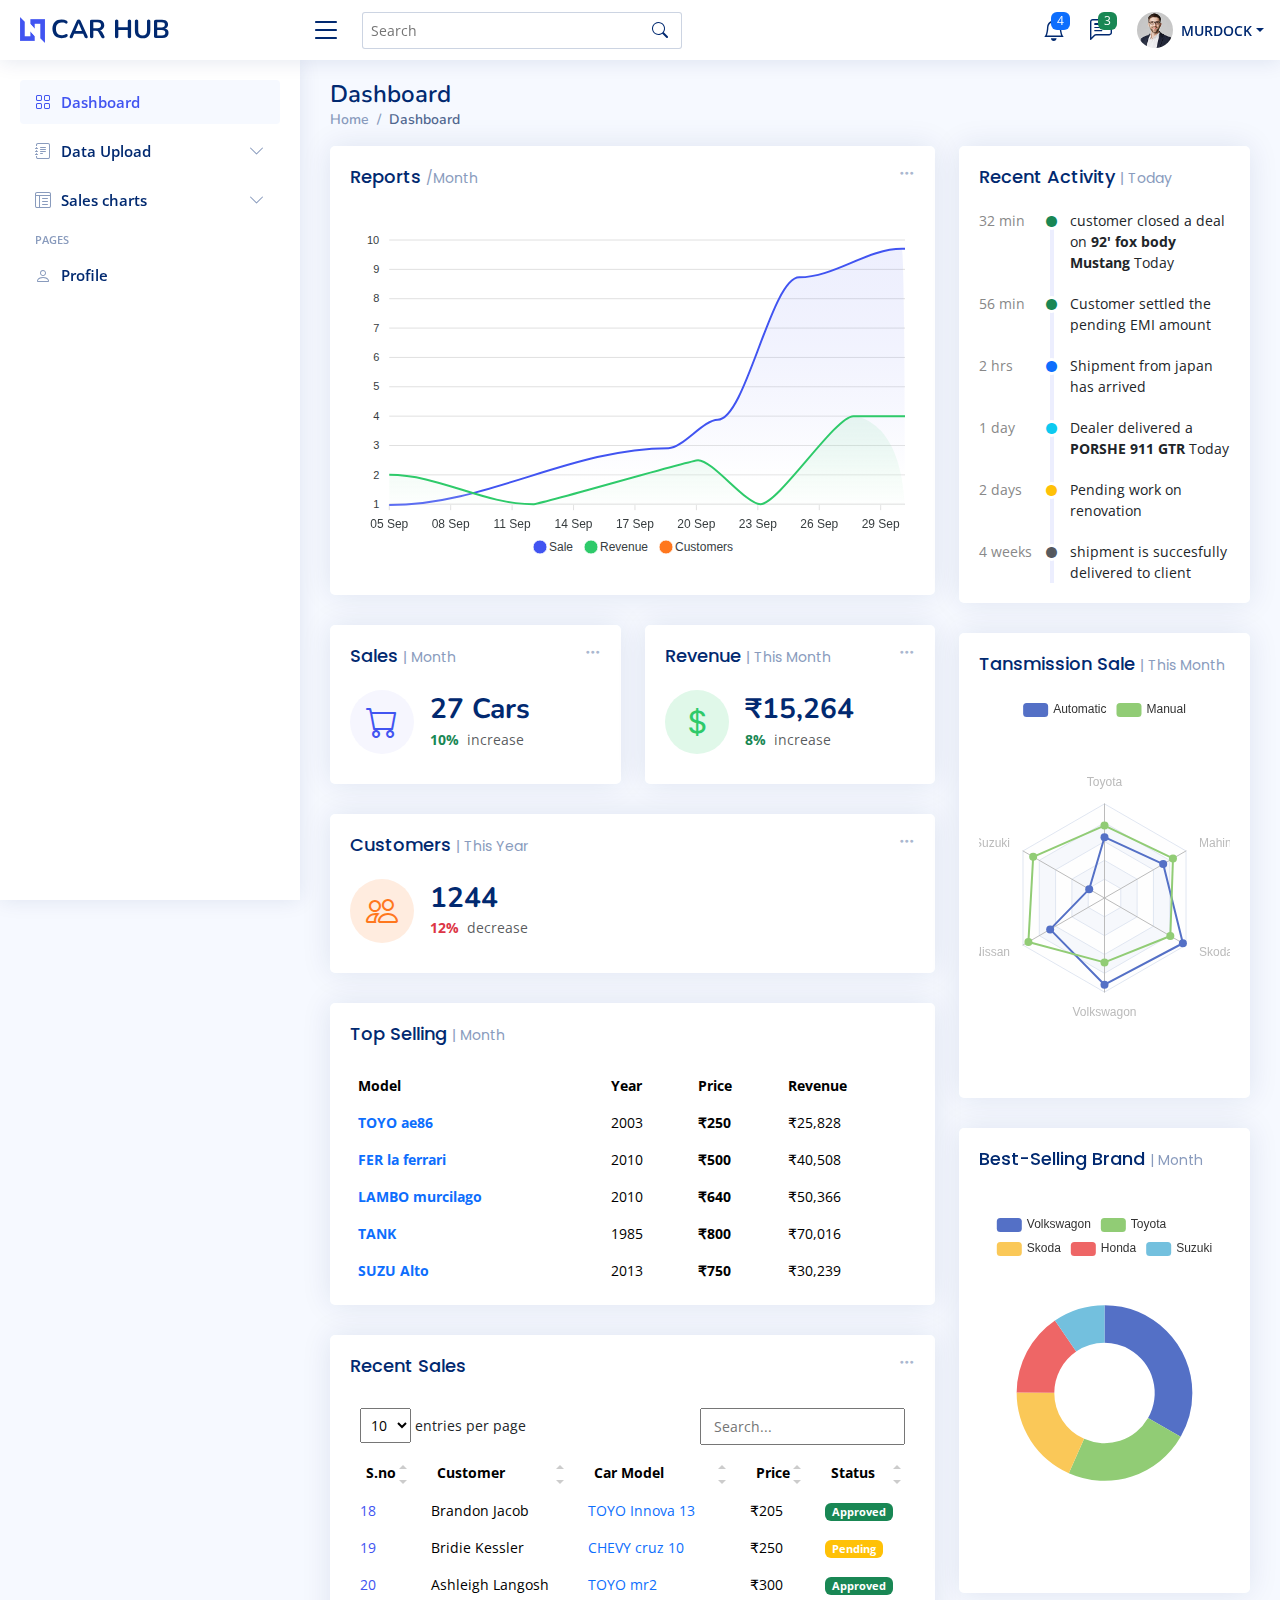
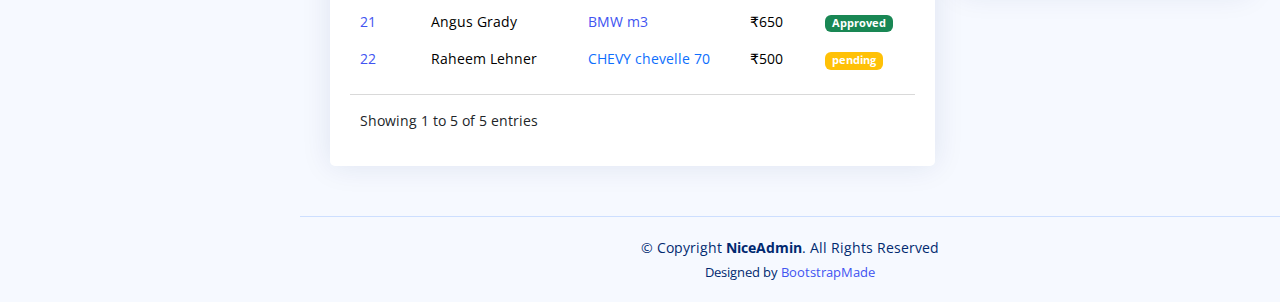
==== index.html @ 54f1b1e0 "first commit" ====
<!DOCTYPE html>
<html lang="en">

<head>
  <meta charset="utf-8">
  <meta content="width=device-width, initial-scale=1.0" name="viewport">

  <title>Dashboard - NiceAdmin Bootstrap Template</title>
  <meta content="" name="description">
  <meta content="" name="keywords">

  <!-- Favicons -->
  <link href="assets/img/logo.png" rel="icon">
  <link href="assets/img/apple-touch-icon.png" rel="apple-touch-icon">

  <!-- Google Fonts -->
  <link href="https://fonts.gstatic.com" rel="preconnect">
  <link href="https://fonts.googleapis.com/css?family=Open+Sans:300,300i,400,400i,600,600i,700,700i|Nunito:300,300i,400,400i,600,600i,700,700i|Poppins:300,300i,400,400i,500,500i,600,600i,700,700i" rel="stylesheet">

  <!-- Vendor CSS Files -->
  <link href="assets/vendor/bootstrap/css/bootstrap.min.css" rel="stylesheet">
  <link href="assets/vendor/bootstrap-icons/bootstrap-icons.css" rel="stylesheet">
  <link href="assets/vendor/boxicons/css/boxicons.min.css" rel="stylesheet">
  <link href="assets/vendor/quill/quill.snow.css" rel="stylesheet">
  <link href="assets/vendor/quill/quill.bubble.css" rel="stylesheet">
  <link href="assets/vendor/remixicon/remixicon.css" rel="stylesheet">
  <link href="assets/vendor/simple-datatables/style.css" rel="stylesheet">

  <!-- Template Main CSS File -->
  <link href="assets/css/style.css" rel="stylesheet">

  <!-- =======================================================
  * Template Name: NiceAdmin
  * Template URL: https://bootstrapmade.com/nice-admin-bootstrap-admin-html-template/
  * Updated: Apr 20 2024 with Bootstrap v5.3.3
  * Author: BootstrapMade.com
  * License: https://bootstrapmade.com/license/
  ======================================================== -->
</head>

<body>

  <!-- ======= Header ======= -->
  <header id="header" class="header fixed-top d-flex align-items-center">

    <div class="d-flex align-items-center justify-content-between">
      <a href="index.html" class="logo d-flex align-items-center">
        <img src="assets/img/logo.png" alt="">
        <span class="d-none d-lg-block">CAR HUB</span>
      </a>
      <i class="bi bi-list toggle-sidebar-btn"></i>
    </div><!-- End Logo -->

    <div class="search-bar">
      <form class="search-form d-flex align-items-center" method="POST" action="#">
        <input type="text" name="query" placeholder="Search" title="Enter search keyword">
        <button type="submit" title="Search"><i class="bi bi-search"></i></button>
      </form>
    </div><!-- End Search Bar -->

    <nav class="header-nav ms-auto">
      <ul class="d-flex align-items-center">

        <li class="nav-item d-block d-lg-none">
          <a class="nav-link nav-icon search-bar-toggle " href="#">
            <i class="bi bi-search"></i>
          </a>
        </li><!-- End Search Icon-->

        <li class="nav-item dropdown">

          <a class="nav-link nav-icon" href="#" data-bs-toggle="dropdown">
            <i class="bi bi-bell"></i>
            <span class="badge bg-primary badge-number">4</span>
          </a><!-- End Notification Icon -->

          <ul class="dropdown-menu dropdown-menu-end dropdown-menu-arrow notifications">
            <li class="dropdown-header">
              You have 4 new notifications
              <a href="#"><span class="badge rounded-pill bg-primary p-2 ms-2">View all</span></a>
            </li>
            <li>
              <hr class="dropdown-divider">
            </li>

            <li class="notification-item">
              <i class="bi bi-exclamation-circle text-warning"></i>
              <div>
                <h4>customer reached store</h4>
                <p>Quae dolorem earum veritatis oditseno</p>
                <p>30 min. ago</p>
              </div>
            </li>

            <li>
              <hr class="dropdown-divider">
            </li>

            <li class="notification-item">
              <i class="bi bi-check-circle text-success"></i>
              <div>
                <h4>Car Delivered</h4>
                <p>Quae dolorem earum veritatis oditseno</p>
                <p>1 hr. ago</p>
              </div>
            </li>

            <li>
              <hr class="dropdown-divider">
            </li>

            <li class="notification-item">
              <i class="bi bi-check-circle text-success"></i>
              <div>
                <h4>Car Delivered</h4>
                <p>Quae dolorem earum veritatis oditseno</p>
                <p>2 hrs. ago</p>
              </div>
            </li>

            <li>
              <hr class="dropdown-divider">
            </li>

            <li class="notification-item">
              <i class="bi bi-check-circle text-success"></i>
              <div>
                <h4>Car Delivered</h4>
                <p>Quae dolorem earum veritatis oditseno</p>
                <p>4 hrs. ago</p>
              </div>
            </li>

            <li>
              <hr class="dropdown-divider">
            </li>
            <li class="dropdown-footer">
              <a href="#">Show all notifications</a>
            </li>

          </ul><!-- End Notification Dropdown Items -->

        </li><!-- End Notification Nav -->

        <li class="nav-item dropdown">

          <a class="nav-link nav-icon" href="#" data-bs-toggle="dropdown">
            <i class="bi bi-chat-left-text"></i>
            <span class="badge bg-success badge-number">3</span>
          </a><!-- End Messages Icon -->

          <ul class="dropdown-menu dropdown-menu-end dropdown-menu-arrow messages">
            <li class="dropdown-header">
              You have 3 new messages
              <a href="#"><span class="badge rounded-pill bg-primary p-2 ms-2">View all</span></a>
            </li>
            <li>
              <hr class="dropdown-divider">
            </li>

            <li class="message-item">
              <a href="#">
                <img src="assets/img/messages-1.jpg" alt="" class="rounded-circle">
                <div>
                  <h4>Maria Hudson</h4>
                  <p>Velit asperiores et ducimus soluta repudiandae labore officia est ut...</p>
                  <p>4 hrs. ago</p>
                </div>
              </a>
            </li>
            <li>
              <hr class="dropdown-divider">
            </li>

            <li class="message-item">
              <a href="#">
                <img src="assets/img/messages-2.jpg" alt="" class="rounded-circle">
                <div>
                  <h4>Anna Nelson</h4>
                  <p>Velit asperiores et ducimus soluta repudiandae labore officia est ut...</p>
                  <p>6 hrs. ago</p>
                </div>
              </a>
            </li>
            <li>
              <hr class="dropdown-divider">
            </li>

            <li class="message-item">
              <a href="#">
                <img src="assets/img/messages-3.jpg" alt="" class="rounded-circle">
                <div>
                  <h4>David Muldon</h4>
                  <p>Velit asperiores et ducimus soluta repudiandae labore officia est ut...</p>
                  <p>8 hrs. ago</p>
                </div>
              </a>
            </li>
            <li>
              <hr class="dropdown-divider">
            </li>

            <li class="dropdown-footer">
              <a href="#">Show all messages</a>
            </li>

          </ul><!-- End Messages Dropdown Items -->

        </li><!-- End Messages Nav -->

        <li class="nav-item dropdown pe-3">

          <a class="nav-link nav-profile d-flex align-items-center pe-0" href="#" data-bs-toggle="dropdown">
            <img src="assets/img/profile-img.jpg" alt="Profile" class="rounded-circle">
            <span class="d-none d-md-block dropdown-toggle ps-2">MURDOCK</span>
          </a><!-- End Profile Iamge Icon -->

          <ul class="dropdown-menu dropdown-menu-end dropdown-menu-arrow profile">
            <li class="dropdown-header">
              <h6>Murdock</h6>
              <span>C.HUB MD</span>
            </li>
            <li>
              <hr class="dropdown-divider">
            </li>

            <li>
              <a class="dropdown-item d-flex align-items-center" href="users-profile.html">
                <i class="bi bi-person"></i>
                <span>My Profile</span>
              </a>
            </li>
            <li>
              <hr class="dropdown-divider">
            </li>

            <li>
              <a class="dropdown-item d-flex align-items-center" href="users-profile.html">
                <i class="bi bi-gear"></i>
                <span>Account Settings</span>
              </a>
            </li>
            <li>
              <hr class="dropdown-divider">
            </li>

            <li>
              <a class="dropdown-item d-flex align-items-center" href="pages-faq.html">
                <i class="bi bi-question-circle"></i>
                <span>Need Help?</span>
              </a>
            </li>
            <li>
              <hr class="dropdown-divider">
            </li>

            <li>
              <a class="dropdown-item d-flex align-items-center" href="#">
                <i class="bi bi-box-arrow-right"></i>
                <span>Sign Out</span>
              </a>
            </li>

          </ul><!-- End Profile Dropdown Items -->
        </li><!-- End Profile Nav -->

      </ul>
    </nav><!-- End Icons Navigation -->

  </header><!-- End Header -->

  <!-- ======= Sidebar ======= -->
  <aside id="sidebar" class="sidebar">

    <ul class="sidebar-nav" id="sidebar-nav">

      <li class="nav-item">
        <a class="nav-link " href="index.html">
          <i class="bi bi-grid"></i>
          <span>Dashboard</span>
        </a>
      </li><!-- End Dashboard Nav -->
<!-- 
      <li class="nav-item">
        <a class="nav-link collapsed" data-bs-target="#components-nav" data-bs-toggle="collapse" href="#">
          <i class="bi bi-menu-button-wide"></i><span>Components</span><i class="bi bi-chevron-down ms-auto"></i>
        </a>
        <ul id="components-nav" class="nav-content collapse " data-bs-parent="#sidebar-nav">
          <li>
            <a href="components-alerts.html">
              <i class="bi bi-circle"></i><span>Alerts</span>
            </a>
          </li>
          <li>
            <a href="components-accordion.html">
              <i class="bi bi-circle"></i><span>Accordion</span>
            </a>
          </li>
          <li>
            <a href="components-badges.html">
              <i class="bi bi-circle"></i><span>Badges</span>
            </a>
          </li>
          <li>
            <a href="components-breadcrumbs.html">
              <i class="bi bi-circle"></i><span>Breadcrumbs</span>
            </a>
          </li>
          <li>
            <a href="components-buttons.html">
              <i class="bi bi-circle"></i><span>Buttons</span>
            </a>
          </li>
          <li>
            <a href="components-cards.html">
              <i class="bi bi-circle"></i><span>Cards</span>
            </a>
          </li>
          <li>
            <a href="components-carousel.html">
              <i class="bi bi-circle"></i><span>Carousel</span>
            </a>
          </li>
          <li>
            <a href="components-list-group.html">
              <i class="bi bi-circle"></i><span>List group</span>
            </a>
          </li>
          <li>
            <a href="components-modal.html">
              <i class="bi bi-circle"></i><span>Modal</span>
            </a>
          </li>
          <li>
            <a href="components-tabs.html">
              <i class="bi bi-circle"></i><span>Tabs</span>
            </a>
          </li>
          <li>
            <a href="components-pagination.html">
              <i class="bi bi-circle"></i><span>Pagination</span>
            </a>
          </li>
          <li>
            <a href="components-progress.html">
              <i class="bi bi-circle"></i><span>Progress</span>
            </a>
          </li>
          <li>
            <a href="components-spinners.html">
              <i class="bi bi-circle"></i><span>Spinners</span>
            </a>
          </li>
          <li>
            <a href="components-tooltips.html">
              <i class="bi bi-circle"></i><span>Tooltips</span>
            </a>
          </li>
        </ul>
      </li> -->
      <!-- End Components Nav -->

      <li class="nav-item">
        <a class="nav-link collapsed" data-bs-target="#forms-nav" data-bs-toggle="collapse" href="#">
          <i class="bi bi-journal-text"></i><span>Data Upload</span><i class="bi bi-chevron-down ms-auto"></i>
        </a>
        <ul id="forms-nav" class="nav-content collapse " data-bs-parent="#sidebar-nav">
          <li>
            <a href="forms-elements.html">
              <i class="bi bi-circle"></i><span>vehicle entry</span>
            </a>
          </li>
          <!-- <li>
            <a href="forms-layouts.html">
              <i class="bi bi-circle"></i><span>Form Layouts</span>
            </a>
          </li>
          <li>
            <a href="forms-editors.html">
              <i class="bi bi-circle"></i><span>Form Editors</span>
            </a>
          </li>
          <li>
            <a href="forms-validation.html">
              <i class="bi bi-circle"></i><span>Form Validation</span>
            </a>
          </li> -->
        </ul>
      </li><!-- End Forms Nav -->

      <li class="nav-item">
        <a class="nav-link collapsed" data-bs-target="#tables-nav" data-bs-toggle="collapse" href="#">
          <i class="bi bi-layout-text-window-reverse"></i><span>Sales charts</span><i class="bi bi-chevron-down ms-auto"></i>
        </a>
        <ul id="tables-nav" class="nav-content collapse " data-bs-parent="#sidebar-nav">
          <li>
            <a href="tables-general.html">
              <i class="bi bi-circle"></i><span>Sales details</span>
            </a>
          </li>
          <li>
            <a href="tables-data.html">
              <i class="bi bi-circle"></i><span>vehicle details</span>
            </a>
          </li>
        </ul>
      </li><!-- End Tables Nav -->

      <!-- <li class="nav-item">
        <a class="nav-link collapsed" data-bs-target="#charts-nav" data-bs-toggle="collapse" href="#">
          <i class="bi bi-bar-chart"></i><span>Stonks Charts</span><i class="bi bi-chevron-down ms-auto"></i>
        </a>
        <ul id="charts-nav" class="nav-content collapse " data-bs-parent="#sidebar-nav">
          <li>
            <a href="charts-chartjs.html">
              <i class="bi bi-circle"></i><span>Sales</span>
            </a>
          </li> -->
          <!-- <li>
            <a href="charts-apexcharts.html">
              <i class="bi bi-circle"></i><span>ApexCharts</span>
            </a>
          </li>
          <li>
            <a href="charts-echarts.html">
              <i class="bi bi-circle"></i><span>ECharts</span>
            </a>
          </li> -->
        <!-- </ul> -->
      <!-- </li> -->
      <!-- End Charts Nav -->

      <!-- <li class="nav-item">
        <a class="nav-link collapsed" data-bs-target="#icons-nav" data-bs-toggle="collapse" href="#">
          <i class="bi bi-gem"></i><span>Icons</span><i class="bi bi-chevron-down ms-auto"></i>
        </a>
        <ul id="icons-nav" class="nav-content collapse " data-bs-parent="#sidebar-nav">
          <li>
            <a href="icons-bootstrap.html">
              <i class="bi bi-circle"></i><span>Bootstrap Icons</span>
            </a>
          </li>
          <li>
            <a href="icons-remix.html">
              <i class="bi bi-circle"></i><span>Remix Icons</span>
            </a>
          </li>
          <li>
            <a href="icons-boxicons.html">
              <i class="bi bi-circle"></i><span>Boxicons</span>
            </a>
          </li>
        </ul> -->
      </li><!-- End Icons Nav -->

      <li class="nav-heading">Pages</li>

      <li class="nav-item">
        <a class="nav-link collapsed" href="users-profile.html">
          <i class="bi bi-person"></i>
          <span>Profile</span>
        </a>
      </li><!-- End Profile Page Nav -->

      <!-- <li class="nav-item">
        <a class="nav-link collapsed" href="pages-faq.html">
          <i class="bi bi-question-circle"></i>
          <span>F.A.Q</span>
        </a> -->
      </li><!-- End F.A.Q Page Nav -->

      <!-- <li class="nav-item">
        <a class="nav-link collapsed" href="pages-contact.html">
          <i class="bi bi-envelope"></i>
          <span>Contact</span>
        </a> -->
      </li><!-- End Contact Page Nav -->

      <!-- <li class="nav-item">
        <a class="nav-link collapsed" href="pages-register.html">
          <i class="bi bi-card-list"></i>
          <span>Register</span>
        </a> -->
      </li><!-- End Register Page Nav -->

      <!-- <li class="nav-item">
        <a class="nav-link collapsed" href="pages-login.html">
          <i class="bi bi-box-arrow-in-right"></i>
          <span>Login</span>
        </a> -->
      </li><!-- End Login Page Nav -->

      <!-- <li class="nav-item">
        <a class="nav-link collapsed" href="pages-error-404.html">
          <i class="bi bi-dash-circle"></i>
          <span>Error 404</span>
        </a> -->
      </li><!-- End Error 404 Page Nav -->

      <!-- <li class="nav-item">
        <a class="nav-link collapsed" href="pages-blank.html">
          <i class="bi bi-file-earmark"></i>
          <span>Blank</span>
        </a> -->
      </li><!-- End Blank Page Nav -->

    </ul>

  </aside>
  <!-- End Sidebar-->

  <main id="main" class="main">

    <div class="pagetitle">
      <h1>Dashboard</h1>
      <nav>
        <ol class="breadcrumb">
          <li class="breadcrumb-item"><a href="index.html">Home</a></li>
          <li class="breadcrumb-item active">Dashboard</li>
        </ol>
      </nav>
    </div><!-- End Page Title -->

    <section class="section dashboard">
      <div class="row">

        <!-- Left side columns -->
        <div class="col-lg-8">
          <div class="row">
            <div class="col-12">
              <div class="card">

                <div class="filter">
                  <a class="icon" href="#" data-bs-toggle="dropdown"><i class="bi bi-three-dots"></i></a>
                  <ul class="dropdown-menu dropdown-menu-end dropdown-menu-arrow">
                    <li class="dropdown-header text-start">
                      <h6>Filter</h6>
                    </li>

                    <li><a class="dropdown-item" href="#">Today</a></li>
                    <li><a class="dropdown-item" href="#">This Month</a></li>
                    <li><a class="dropdown-item" href="#">This Year</a></li>
                  </ul>
                </div>

                <div class="card-body">
                  <h5 class="card-title">Reports <span>/Month</span></h5>

                  <!-- Line Chart -->
                  <div id="reportsChart"></div>

                  <script>
                    document.addEventListener("DOMContentLoaded", () => {
                      new ApexCharts(document.querySelector("#reportsChart"), {
                        series: [{
                          name: 'Sale',
                          data: [1, 3, 4, 9, 10,],
                        }, {
                          name: 'Revenue',
                          data: [4, 2, 5, 2, 8,]
                        }, {
                          name: 'Customers',
                          data: [5, 1, 3, 8, 9]
                        }],
                        chart: {
                          height: 350,
                          type: 'area',
                          toolbar: {
                            show: false
                          },
                        },
                        markers: {
                          size: 4
                        },
                        colors: ['#4154f1', '#2eca6a', '#ff771d'],
                        fill: {
                          type: "gradient",
                          gradient: {
                            shadeIntensity: 1,
                            opacityFrom: 0.3,
                            opacityTo: 0.4,
                            stops: [0, 90, 100]
                          }
                        },
                        dataLabels: {
                          enabled: false
                        },
                        stroke: {
                          curve: 'smooth',
                          width: 2
                        },
                        xaxis: {
                          type: 'datetime',
                          categories: ["2024-09-05T00:00:00.000Z", "2024-09-19T01:30:00.000Z", "2024-09-21T02:30:00.000Z", "2024-09-25T03:30:00.000Z", "2024-09-30T04:30:00.000Z"]
                        },
                        tooltip: {
                          x: {
                            format: 'dd/MM/yy HH:mm'
                          },
                        }
                      }).render();
                    });
                  </script>
                  <!-- End Line Chart -->

                </div>

              </div>
            </div>

            <!-- Sales Card -->
            <div class="col-xxl-4 col-md-6">
              <div class="card info-card sales-card">

                <div class="filter">
                  <a class="icon" href="#" data-bs-toggle="dropdown"><i class="bi bi-three-dots"></i></a>
                  <ul class="dropdown-menu dropdown-menu-end dropdown-menu-arrow">
                    <li class="dropdown-header text-start">
                      <h6>Filter</h6>
                    </li>

                    <li><a class="dropdown-item" href="#">Today</a></li>
                    <li><a class="dropdown-item" href="#">This Month</a></li>
                    <li><a class="dropdown-item" href="#">This Year</a></li>
                  </ul>
                </div>

                <div class="card-body">
                  <h5 class="card-title">Sales <span>| Month</span></h5>

                  <div class="d-flex align-items-center">
                    <div class="card-icon rounded-circle d-flex align-items-center justify-content-center">
                      <i class="bi bi-cart"></i>
                    </div>
                    <div class="ps-3">
                      <h6>27 Cars</h6>
                      <span class="text-success small pt-1 fw-bold">10%</span> <span class="text-muted small pt-2 ps-1">increase</span>

                    </div>
                  </div>
                </div>

              </div>
            </div><!-- End Sales Card -->

            <!-- Revenue Card -->
            <div class="col-xxl-4 col-md-6">
              <div class="card info-card revenue-card">

                <div class="filter">
                  <a class="icon" href="#" data-bs-toggle="dropdown"><i class="bi bi-three-dots"></i></a>
                  <ul class="dropdown-menu dropdown-menu-end dropdown-menu-arrow">
                    <li class="dropdown-header text-start">
                      <h6>Filter</h6>
                    </li>

                    <li><a class="dropdown-item" href="#">Today</a></li>
                    <li><a class="dropdown-item" href="#">This Month</a></li>
                    <li><a class="dropdown-item" href="#">This Year</a></li>
                  </ul>
                </div>

                <div class="card-body">
                  <h5 class="card-title">Revenue <span>| This Month</span></h5>

                  <div class="d-flex align-items-center">
                    <div class="card-icon rounded-circle d-flex align-items-center justify-content-center">
                      <i class="bi bi-currency-dollar"></i>
                    </div>
                    <div class="ps-3">
                      <h6>&#8377;15,264</h6>
                      <span class="text-success small pt-1 fw-bold">8%</span> <span class="text-muted small pt-2 ps-1">increase</span>

                    </div>
                  </div>
                </div>

              </div>
            </div><!-- End Revenue Card -->

            <!-- Customers Card -->
            <div class="col-xxl-4 col-xl-12">

              <div class="card info-card customers-card">

                <div class="filter">
                  <a class="icon" href="#" data-bs-toggle="dropdown"><i class="bi bi-three-dots"></i></a>
                  <ul class="dropdown-menu dropdown-menu-end dropdown-menu-arrow">
                    <li class="dropdown-header text-start">
                      <h6>Filter</h6>
                    </li>

                    <li><a class="dropdown-item" href="#">Today</a></li>
                    <li><a class="dropdown-item" href="#">This Month</a></li>
                    <li><a class="dropdown-item" href="#">This Year</a></li>
                  </ul>
                </div>

                <div class="card-body">
                  <h5 class="card-title">Customers <span>| This Year</span></h5>

                  <div class="d-flex align-items-center">
                    <div class="card-icon rounded-circle d-flex align-items-center justify-content-center">
                      <i class="bi bi-people"></i>
                    </div>
                    <div class="ps-3">
                      <h6>1244</h6>
                      <span class="text-danger small pt-1 fw-bold">12%</span> <span class="text-muted small pt-2 ps-1">decrease</span>

                    </div>
                  </div>

                </div>
              </div>

            </div><!-- End Customers Card -->

            <!-- Reports -->
    <!-- End Reports -->

            <!-- Recent Sales -->
            <div class="col-12">
              <div class="card top-selling overflow-auto">

                <!-- <div class="filter">
                  <a class="icon" href="#" data-bs-toggle="dropdown"><i class="bi bi-three-dots"></i></a>
                  <ul class="dropdown-menu dropdown-menu-end dropdown-menu-arrow">
                    <li class="dropdown-header text-start">
                      <h6>Filter</h6>
                    </li>

                    <li><a class="dropdown-item" href="#">Today</a></li>
                    <li><a class="dropdown-item" href="#">This Month</a></li>
                    <li><a class="dropdown-item" href="#">This Year</a></li>
                  </ul>
                </div> -->

                <div class="card-body pb-0">
                  <h5 class="card-title">Top Selling <span>| Month</span></h5>

                  <table class="table table-borderless">
                    <thead>
                      <tr>
                        <!-- <th scope="col">Preview</th> -->
                        <th scope="col">Model</th>
                        <th scope="col">Year</th>
                        <th scope="col">Price</th>
                        <th scope="col">Revenue</th>
                      </tr>
                    </thead>
                    <tbody>
                      <tr>
                        <!-- <th scope="row"><a href="#"><img src="assets/img/product-1.jpg" alt=""></a></th> -->
                        <td><a href="#" class="text-primary fw-bold">TOYO ae86</a></td>
                        <td>2003</td>
                        <td class="fw-bold">&#8377;250</td>
                        <td>&#8377;25,828</td>
                      </tr>
                      <tr>
                        <!-- <th scope="row"><a href="#"><img src="assets/img/product-2.jpg" alt=""></a></th> -->
                        <td><a href="#" class="text-primary fw-bold">FER la ferrari</a></td>
                        <td>2010</td>
                        <td class="fw-bold">&#8377;500</td>
                        <td>&#8377;40,508</td>
                      </tr>
                      <tr>
                        <!-- <th scope="row"><a href="#"><img src="assets/img/product-3.jpg" alt=""></a></th> -->
                        <td><a href="#" class="text-primary fw-bold">LAMBO murcilago</a></td>
                        <td>2010</td>
                        <td class="fw-bold">&#8377;640</td>
                        <td>&#8377;50,366</td>
                      </tr>
                      <tr>
                        <!-- <th scope="row"><a href="#"><img src="assets/img/product-4.jpg" alt=""></a></th> -->
                        <td><a href="#" class="text-primary fw-bold">TANK</a></td>
                        <td>1985</td>
                        <td class="fw-bold">&#8377;800</td>
                        <td>&#8377;70,016</td>
                      </tr>
                      <tr>
                        <!-- <th scope="row"><a href="#"><img src="assets/img/product-5.jpg" alt=""></a></th> -->
                        <td><a href="#" class="text-primary fw-bold">SUZU Alto</a></td>
                        <td>2013</td>
                        <td class="fw-bold">&#8377;750</td>
                        <td>&#8377;30,239</td>
                      </tr>
                    </tbody>
                  </table>

                </div>

              </div>
            </div>
            <div class="col-12">
              <div class="card recent-sales overflow-auto">

                <div class="filter">
                  <a class="icon" href="#" data-bs-toggle="dropdown"><i class="bi bi-three-dots"></i></a>
                  <ul class="dropdown-menu dropdown-menu-end dropdown-menu-arrow">
                    <li class="dropdown-header text-start">
                      <h6>Filter</h6>
                    </li>

                    <li><a class="dropdown-item" href="#">Today</a></li>
                    <li><a class="dropdown-item" href="#">This Month</a></li>
                    <li><a class="dropdown-item" href="#">This Year</a></li>
                  </ul>
                </div>

                <div class="card-body">
                  <h5 class="card-title">Recent Sales</h5>

                  <table class="table table-borderless datatable">
                    <thead>
                      <tr>
                        <th scope="col">S.no</th>
                        <th scope="col">Customer</th>
                        <th scope="col">Car Model</th>
                        <th scope="col">Price</th>
                        <th scope="col">Status</th>
                      </tr>
                    </thead>
                    <tbody>
                      <tr>
                        <th scope="row"><a href="#">18</a></th>
                        <td>Brandon Jacob</td>
                        <td><a href="#" class="text-primary">TOYO Innova 13</a></td>
                        <td>&#8377;205</td>
                        <td><span class="badge bg-success">Approved</span></td>
                      </tr>
                      <tr>
                        <th scope="row"><a href="#">19</a></th>
                        <td>Bridie Kessler</td>
                        <td><a href="#" class="text-primary">CHEVY cruz 10</a></td>
                        <td>&#8377;250</td>
                        <td><span class="badge bg-warning">Pending</span></td>
                      </tr>
                      <tr>
                        <th scope="row"><a href="#">20</a></th>
                        <td>Ashleigh Langosh</td>
                        <td><a href="#" class="text-primary">TOYO mr2</a></td>
                        <td>&#8377;300</td>
                        <td><span class="badge bg-success">Approved</span></td>
                      </tr>
                      <tr>
                        <th scope="row"><a href="#">21</a></th>
                        <td>Angus Grady</td>
                        <td><a href="#" class="text-primar">BMW m3</a></td>
                        <td>&#8377;650</td>
                        <td><span class="badge bg-success">Approved</span></td>
                      </tr>
                      <tr>
                        <th scope="row"><a href="#">22</a></th>
                        <td>Raheem Lehner</td>
                        <td><a href="#" class="text-primary">CHEVY chevelle 70</a></td>
                        <td>&#8377;500</td>
                        <td><span class="badge bg-warning">pending</span></td>
                      </tr>
                    </tbody>
                  </table>

                </div>

              </div>
            </div><!-- End Recent Sales -->

            <!-- Top Selling -->
           <!-- End Top Selling -->

          </div>
        </div><!-- End Left side columns -->

        <!-- Right side columns -->
        <div class="col-lg-4">

          <!-- Recent Activity -->
          <div class="card">
            <!-- <div class="filter">
              <a class="icon" href="#" data-bs-toggle="dropdown"><i class="bi bi-three-dots"></i></a>
              <ul class="dropdown-menu dropdown-menu-end dropdown-menu-arrow">
                <li class="dropdown-header text-start">
                  <h6>Filter</h6>
                </li>

                <li><a class="dropdown-item" href="#">Today</a></li>
                <li><a class="dropdown-item" href="#">This Month</a></li>
                <li><a class="dropdown-item" href="#">This Year</a></li>
              </ul>
            </div> -->

            <div class="card-body">
              <h5 class="card-title">Recent Activity <span>| Today</span></h5>

              <div class="activity">

                <div class="activity-item d-flex">
                  <div class="activite-label">32 min</div>
                  <i class='bi bi-circle-fill activity-badge text-success align-self-start'></i>
                  <div class="activity-content">
                    customer closed a deal on<a href="#" class="fw-bold text-dark"> 92' fox body Mustang</a> Today
                  </div>
                </div><!-- End activity item-->

                <div class="activity-item d-flex">
                  <div class="activite-label">56 min</div>
                  <i class='bi bi-circle-fill activity-badge text-success align-self-start'></i>
                  <div class="activity-content">
                    Customer settled the pending EMI amount
                  </div>
                </div><!-- End activity item-->

                <div class="activity-item d-flex">
                  <div class="activite-label">2 hrs</div>
                  <i class='bi bi-circle-fill activity-badge text-primary align-self-start'></i>
                  <div class="activity-content">
                    Shipment from japan has arrived
                  </div>
                </div><!-- End activity item-->

                <div class="activity-item d-flex">
                  <div class="activite-label">1 day</div>
                  <i class='bi bi-circle-fill activity-badge text-info align-self-start'></i>
                  <div class="activity-content">
                    Dealer delivered a <a href="#" class="fw-bold text-dark">PORSHE 911 GTR</a> Today
                  </div>
                </div><!-- End activity item-->

                <div class="activity-item d-flex">
                  <div class="activite-label">2 days</div>
                  <i class='bi bi-circle-fill activity-badge text-warning align-self-start'></i>
                  <div class="activity-content">
                    Pending work on renovation
                  </div>
                </div><!-- End activity item-->

                <div class="activity-item d-flex">
                  <div class="activite-label">4 weeks</div>
                  <i class='bi bi-circle-fill activity-badge text-muted align-self-start'></i>
                  <div class="activity-content">
                    shipment is succesfully delivered to client
                  </div>
                </div><!-- End activity item-->

              </div>

            </div>
          </div><!-- End Recent Activity -->

          <!-- Budget Report -->
          <div class="card">
            <!-- <div class="filter">
              <a class="icon" href="#" data-bs-toggle="dropdown"><i class="bi bi-three-dots"></i></a>
              <ul class="dropdown-menu dropdown-menu-end dropdown-menu-arrow">
                <li class="dropdown-header text-start">
                  <h6>Filter</h6>
                </li>

                <li><a class="dropdown-item" href="#">Today</a></li>
                <li><a class="dropdown-item" href="#">This Month</a></li>
                <li><a class="dropdown-item" href="#">This Year</a></li>
              </ul>
            </div> -->

            <div class="card-body pb-0">
              <h5 class="card-title">Tansmission Sale <span>| This Month</span></h5>

              <div id="budgetChart" style="min-height: 400px;" class="echart"></div>

              <script>
                document.addEventListener("DOMContentLoaded", () => {
                  var budgetChart = echarts.init(document.querySelector("#budgetChart")).setOption({
                    legend: {
                      data: ['Automatic', 'Manual']
                    },
                    radar: {
                      // shape: 'circle',
                      indicator: [{
                          name: 'Toyota',
                          max: 6500
                        },
                        {
                          name: 'Suzuki',
                          max: 16000
                        },
                        {
                          name: 'Nissan',
                          max: 30000
                        },
                        {
                          name: 'Volkswagon',
                          max: 38000
                        },
                        {
                          name: 'Skoda',
                          max: 52000
                        },
                        {
                          name: 'Mahindra',
                          max: 25000
                        }
                      ]
                    },
                    series: [{
                      name: 'Budget vs spending',
                      type: 'radar',
                      data: [{
                          value: [4200, 3000, 20000, 35000, 50000, 18000],
                          name: 'Automatic'
                        },
                        {
                          value: [5000, 14000, 28000, 26000, 42000, 21000],
                          name: 'Manual'
                        }
                      ]
                    }]
                  });
                });
              </script>

            </div>
          </div><!-- End Budget Report -->

          <!-- Website Traffic -->
          <div class="card">
            <!-- <div class="filter">
              <a class="icon" href="#" data-bs-toggle="dropdown"><i class="bi bi-three-dots"></i></a>
              <ul class="dropdown-menu dropdown-menu-end dropdown-menu-arrow">
                <li class="dropdown-header text-start">
                  <h6>Filter</h6>
                </li>

                <li><a class="dropdown-item" href="#">Today</a></li>
                <li><a class="dropdown-item" href="#">This Month</a></li>
                <li><a class="dropdown-item" href="#">This Year</a></li>
              </ul>
            </div> -->

            <div class="card-body pb-0">
              <h5 class="card-title">Best-Selling Brand <span>| Month</span></h5>

              <div id="trafficChart" style="min-height: 400px;" class="echart"></div>

              <script>
                document.addEventListener("DOMContentLoaded", () => {
                  echarts.init(document.querySelector("#trafficChart")).setOption({
                    tooltip: {
                      trigger: 'item'
                    },
                    legend: {
                      top: '5%',
                      left: 'center'
                    },
                    series: [{
                      name: 'Access From',
                      type: 'pie',
                      radius: ['40%', '70%'],
                      avoidLabelOverlap: false,
                      label: {
                        show: false,
                        position: 'center'
                      },
                      emphasis: {
                        label: {
                          show: true,
                          fontSize: '18',
                          fontWeight: 'bold'
                        }
                      },
                      labelLine: {
                        show: false
                      },
                      data: [{
                          value: 1048,
                          name: 'Volkswagon'
                        },
                        {
                          value: 735,
                          name: 'Toyota'
                        },
                        {
                          value: 580,
                          name: 'Skoda'
                        },
                        {
                          value: 484,
                          name: 'Honda'
                        },
                        {
                          value: 300,
                          name: 'Suzuki'
                        }
                      ]
                    }]
                  });
                });
              </script>

            </div>
          </div><!-- End Website Traffic -->

          <!-- News & Updates Traffic -->
          <!-- <div class="card">
            <div class="filter">
              <a class="icon" href="#" data-bs-toggle="dropdown"><i class="bi bi-three-dots"></i></a>
              <ul class="dropdown-menu dropdown-menu-end dropdown-menu-arrow">
                <li class="dropdown-header text-start">
                  <h6>Filter</h6>
                </li>

                <li><a class="dropdown-item" href="#">Today</a></li>
                <li><a class="dropdown-item" href="#">This Month</a></li>
                <li><a class="dropdown-item" href="#">This Year</a></li>
              </ul>
            </div>

            <div class="card-body pb-0">
              <h5 class="card-title">News &amp; Updates <span>| Today</span></h5>

              <div class="news">
                <div class="post-item clearfix">
                  <img src="assets/img/news-1.jpg" alt="">
                  <h4><a href="#">Nihil blanditiis at in nihil autem</a></h4>
                  <p>Sit recusandae non aspernatur laboriosam. Quia enim eligendi sed ut harum...</p>
                </div>

                <div class="post-item clearfix">
                  <img src="assets/img/news-2.jpg" alt="">
                  <h4><a href="#">Quidem autem et impedit</a></h4>
                  <p>Illo nemo neque maiores vitae officiis cum eum turos elan dries werona nande...</p>
                </div>

                <div class="post-item clearfix">
                  <img src="assets/img/news-3.jpg" alt="">
                  <h4><a href="#">Id quia et et ut maxime similique occaecati ut</a></h4>
                  <p>Fugiat voluptas vero eaque accusantium eos. Consequuntur sed ipsam et totam...</p>
                </div>

                <div class="post-item clearfix">
                  <img src="assets/img/news-4.jpg" alt="">
                  <h4><a href="#">Laborum corporis quo dara net para</a></h4>
                  <p>Qui enim quia optio. Eligendi aut asperiores enim repellendusvel rerum cuder...</p>
                </div>

                <div class="post-item clearfix">
                  <img src="assets/img/news-5.jpg" alt="">
                  <h4><a href="#">Et dolores corrupti quae illo quod dolor</a></h4>
                  <p>Odit ut eveniet modi reiciendis. Atque cupiditate libero beatae dignissimos eius...</p>
                </div> -->

              </div><!-- End sidebar recent posts-->

            </div>
          </div><!-- End News & Updates -->

        </div><!-- End Right side columns -->

      </div>
    </section>

  </main><!-- End #main -->

  <!-- ======= Footer ======= -->
  <footer id="footer" class="footer">
    <div class="copyright">
      &copy; Copyright <strong><span>NiceAdmin</span></strong>. All Rights Reserved
    </div>
    <div class="credits">
      <!-- All the links in the footer should remain intact. -->
      <!-- You can delete the links only if you purchased the pro version. -->
      <!-- Licensing information: https://bootstrapmade.com/license/ -->
      <!-- Purchase the pro version with working PHP/AJAX contact form: https://bootstrapmade.com/nice-admin-bootstrap-admin-html-template/ -->
      Designed by <a href="https://bootstrapmade.com/">BootstrapMade</a>
    </div>
  </footer><!-- End Footer -->

  <a href="#" class="back-to-top d-flex align-items-center justify-content-center"><i class="bi bi-arrow-up-short"></i></a>

  <!-- Vendor JS Files -->
  <script src="assets/vendor/apexcharts/apexcharts.min.js"></script>
  <script src="assets/vendor/bootstrap/js/bootstrap.bundle.min.js"></script>
  <script src="assets/vendor/chart.js/chart.umd.js"></script>
  <script src="assets/vendor/echarts/echarts.min.js"></script>
  <script src="assets/vendor/quill/quill.js"></script>
  <script src="assets/vendor/simple-datatables/simple-datatables.js"></script>
  <script src="assets/vendor/tinymce/tinymce.min.js"></script>
  <script src="assets/vendor/php-email-form/validate.js"></script>

  <!-- Template Main JS File -->
  <script src="assets/js/main.js"></script>

</body>

</html>
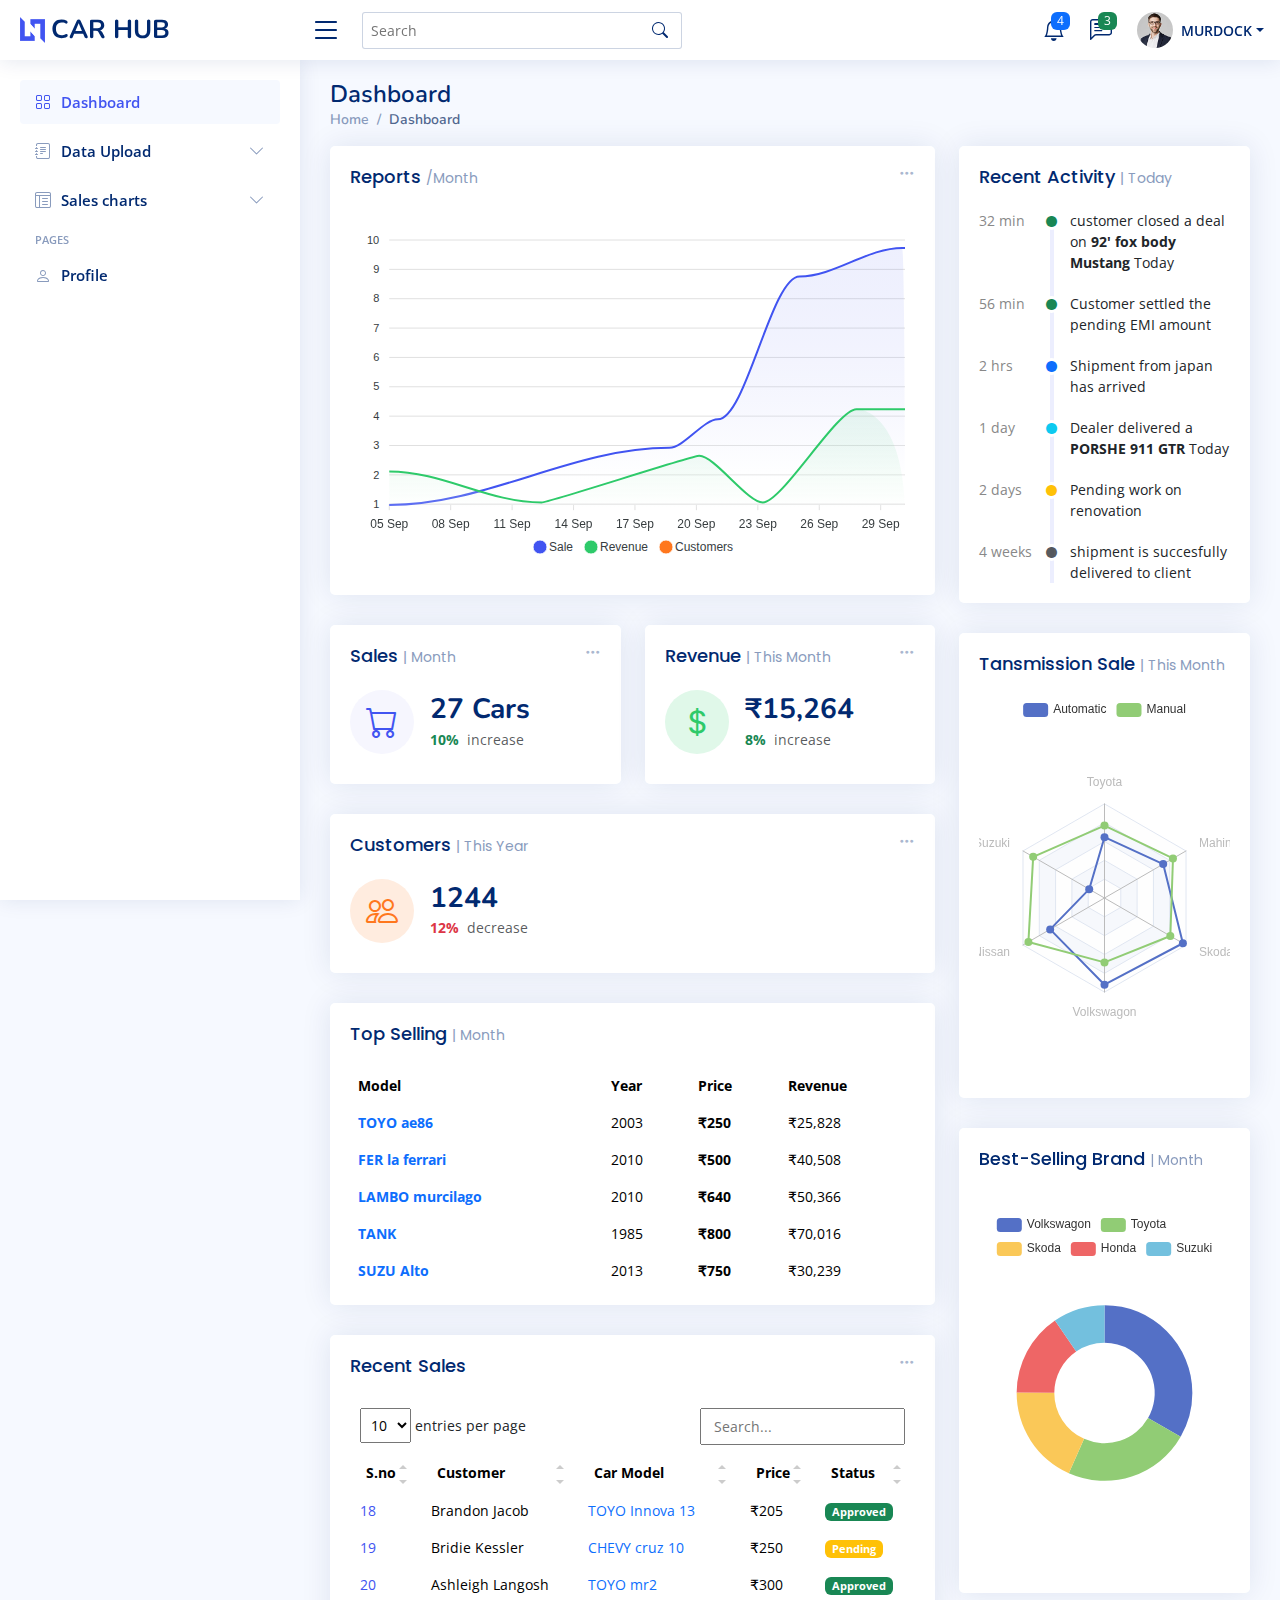
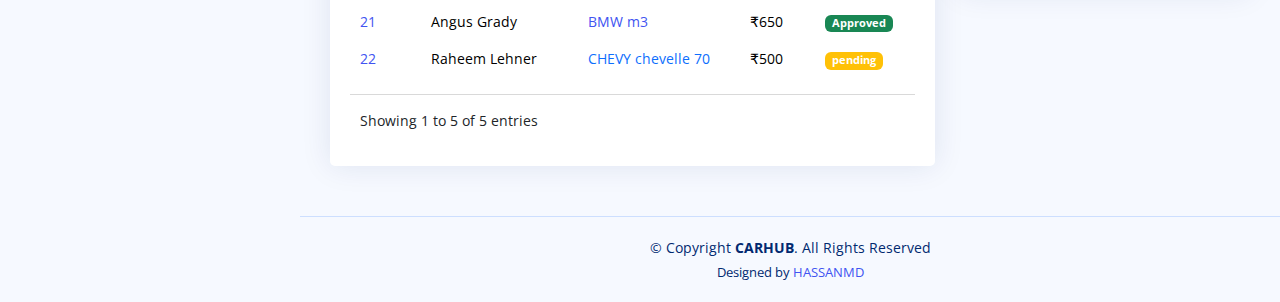
==== commit 9bca19fa: "Update index.html" ====
--- a/index.html
+++ b/index.html
@@ -367,7 +367,7 @@
         <ul id="forms-nav" class="nav-content collapse " data-bs-parent="#sidebar-nav">
           <li>
             <a href="forms-elements.html">
-              <i class="bi bi-circle"></i><span>vehicle entry</span>
+              <i class="bi bi-circle"></i><span>Vehicle entry</span>
             </a>
           </li>
           <!-- <li>
@@ -400,7 +400,7 @@
           </li>
           <li>
             <a href="tables-data.html">
-              <i class="bi bi-circle"></i><span>vehicle details</span>
+              <i class="bi bi-circle"></i><span>Vehicle details</span>
             </a>
           </li>
         </ul>
@@ -1162,14 +1162,14 @@
   <!-- ======= Footer ======= -->
   <footer id="footer" class="footer">
     <div class="copyright">
-      &copy; Copyright <strong><span>NiceAdmin</span></strong>. All Rights Reserved
+      &copy; Copyright <strong><span>CARHUB</span></strong>. All Rights Reserved
     </div>
     <div class="credits">
       <!-- All the links in the footer should remain intact. -->
       <!-- You can delete the links only if you purchased the pro version. -->
       <!-- Licensing information: https://bootstrapmade.com/license/ -->
       <!-- Purchase the pro version with working PHP/AJAX contact form: https://bootstrapmade.com/nice-admin-bootstrap-admin-html-template/ -->
-      Designed by <a href="https://bootstrapmade.com/">BootstrapMade</a>
+      Designed by <a href="https://bootstrapmade.com/">HASSANMD</a>
     </div>
   </footer><!-- End Footer -->
 
@@ -1190,4 +1190,4 @@
 
 </body>
 
-</html>+</html>
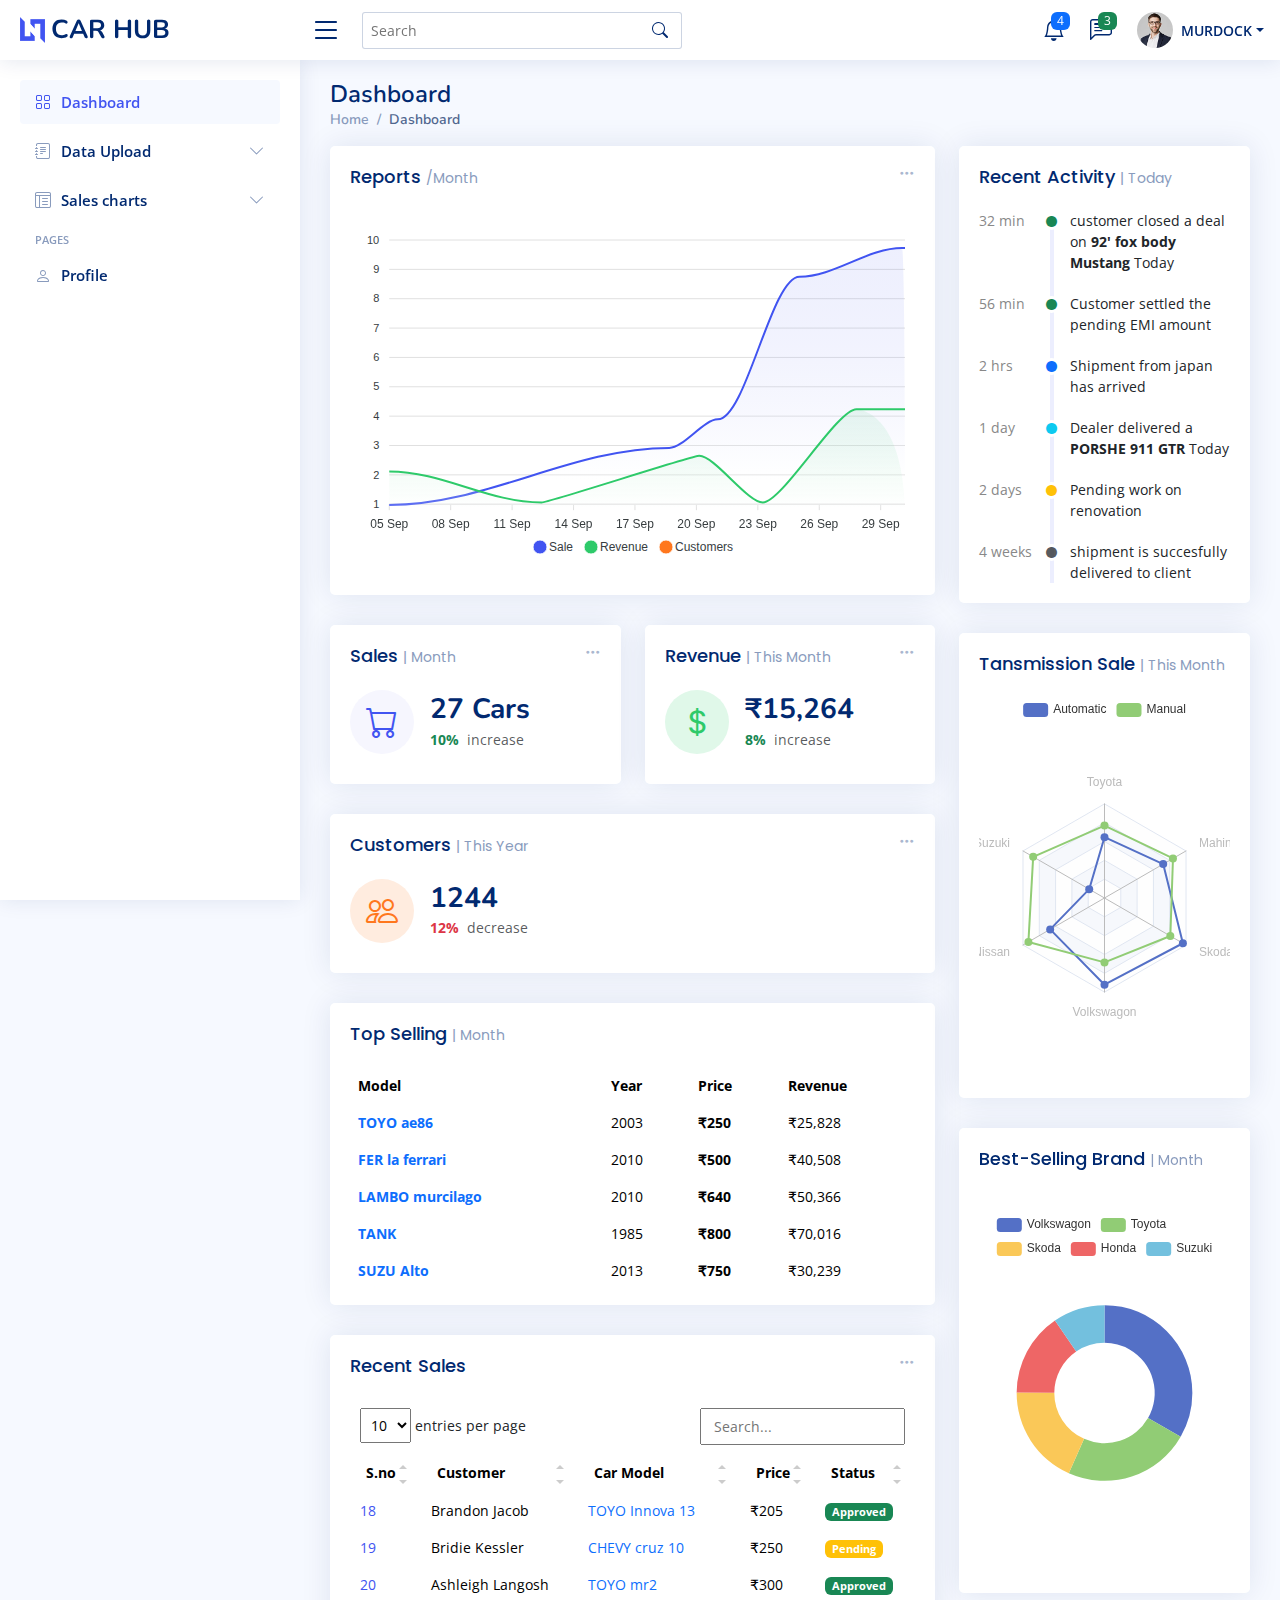
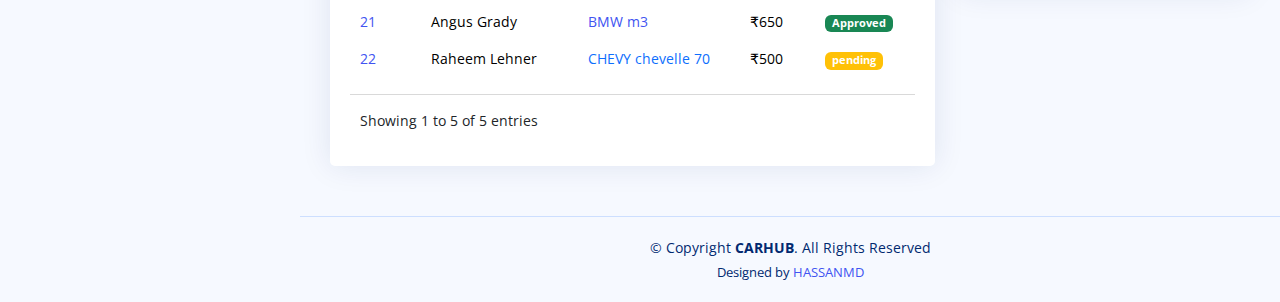
==== commit 776f63dc: "Initial commit" ====
--- a/index.html
+++ b/index.html
@@ -1190,4 +1190,4 @@
 
 </body>
 
-</html>
+</html>--- a/assets/css/style.css
+++ b/assets/css/style.css
@@ -1230,4 +1230,57 @@
   text-align: center;
   font-size: 13px;
   color: #012970;
-}+}
+
+.buttremove{
+  background-color: #ed3c0d;
+  color: white;
+  font-family: sans-serif;
+  font-weight: 100;
+  font-size: 12px;
+  border-radius: 10px;
+  border-color: transparent;
+  padding-top: 2px;
+  padding-bottom: 2px;
+  padding-left: 10px;
+  padding-right: 10px;
+  margin-top: 10px;
+  margin-bottom: 10px;
+}
+
+.my_content{
+  font-family: "Open Sans", sans-serif;
+  font-weight: 100;
+
+}
+#geneatebtn{
+  margin-left: 20px;
+  background-color: #4154f1;
+  font-size: 12px;
+  color: white;
+  border-radius: 10px;
+  border-color: transparent;
+  margin-top: 20px;
+  margin-bottom: 10px;
+  padding: 2px 25px 2px 25px;
+
+
+}
+.my_content{
+  border: 1px solid black;
+  opacity: 80%;
+}
+#tableclone{
+  margin-left: 20px;
+  margin-right: 20px; 
+  border: 1px solid black;
+  border-radius: 25px;
+}
+.my_content_one{
+  padding-left: 10px;
+}
+
+
+td{
+  padding-left: 10px;
+}  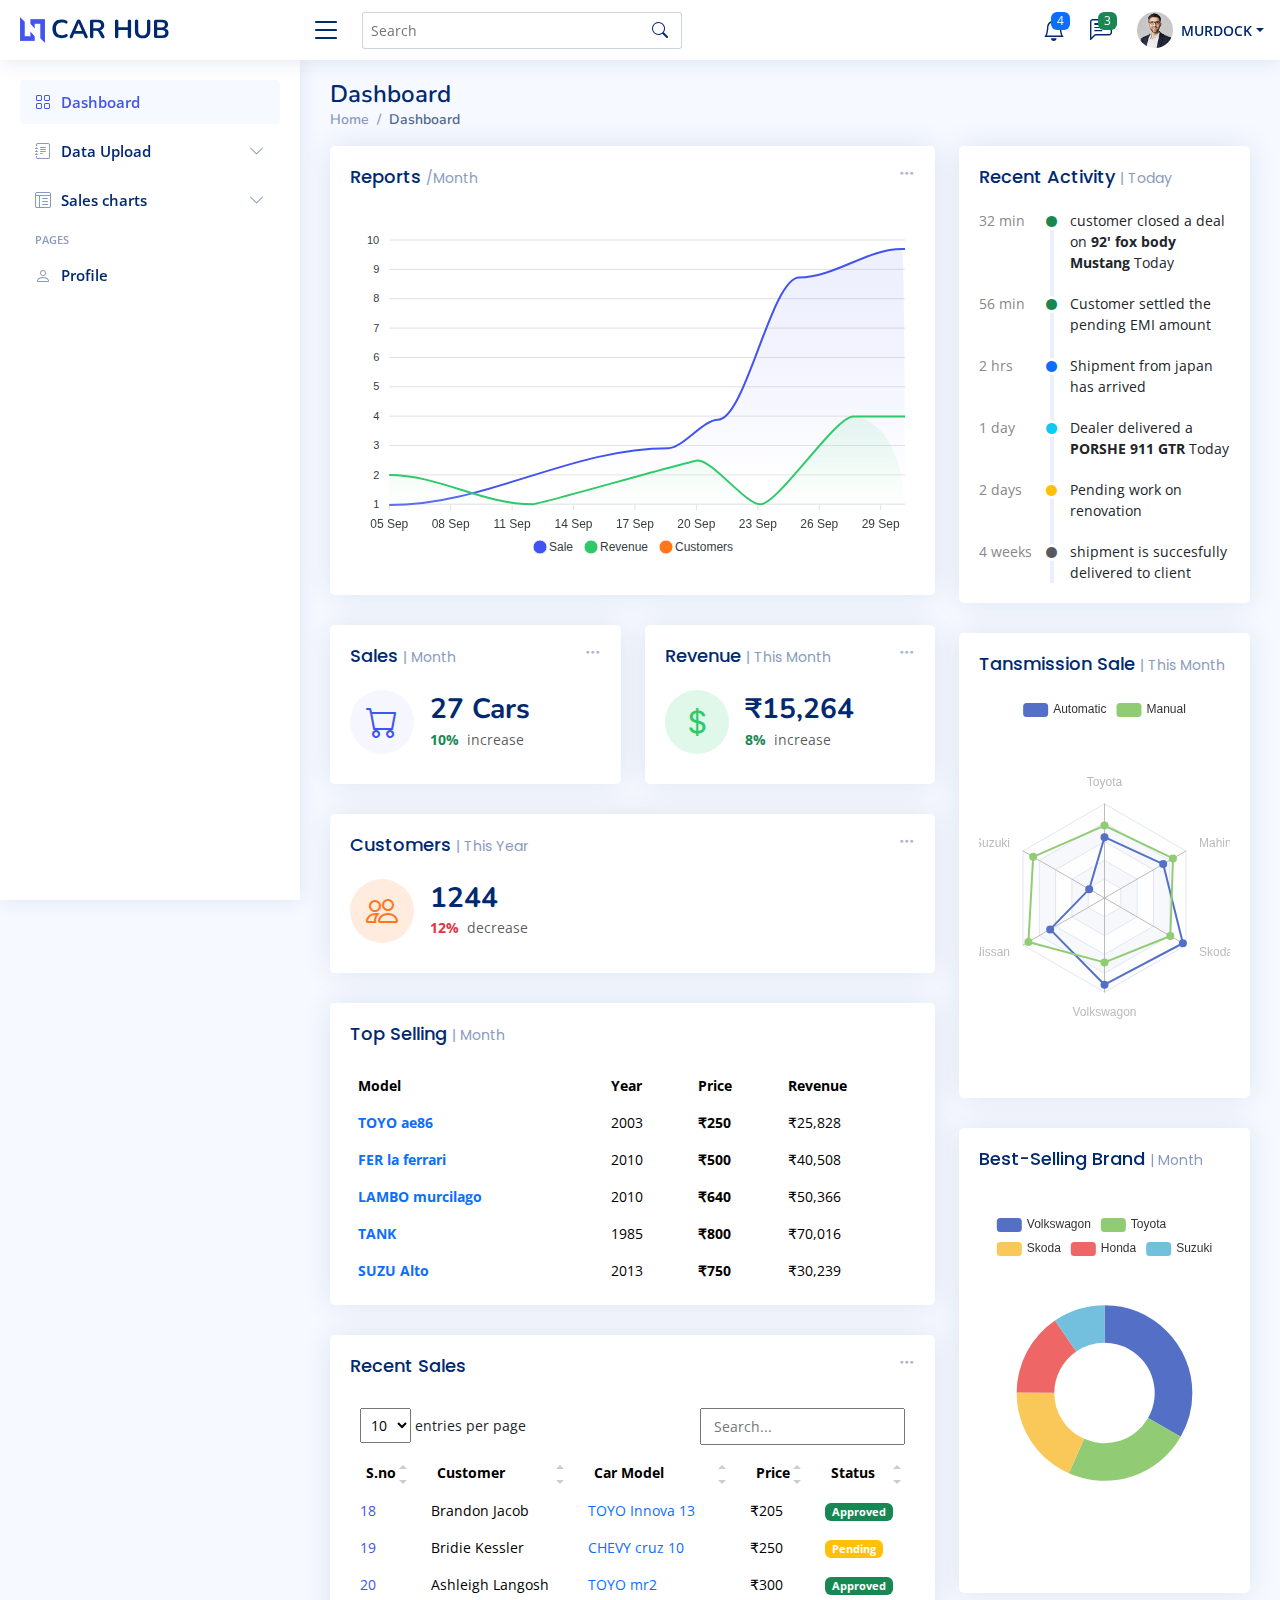
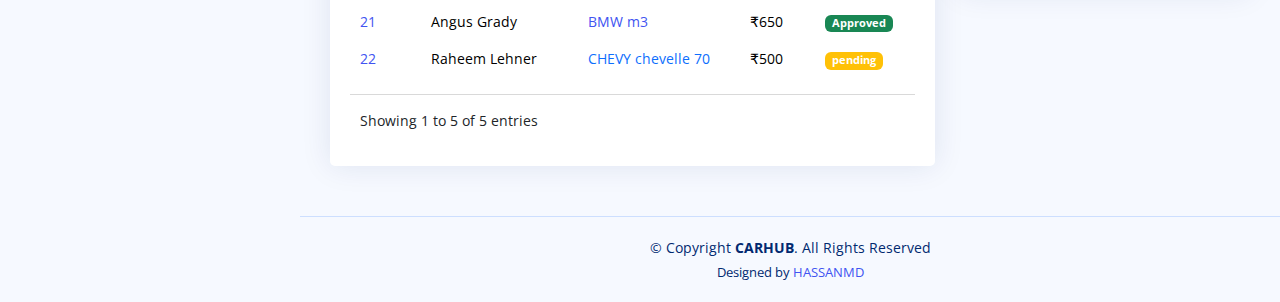
==== commit 86744056: "new java" ====
--- a/index.html
+++ b/index.html
@@ -1190,4 +1190,4 @@
 
 </body>
 
-</html>+</html>
